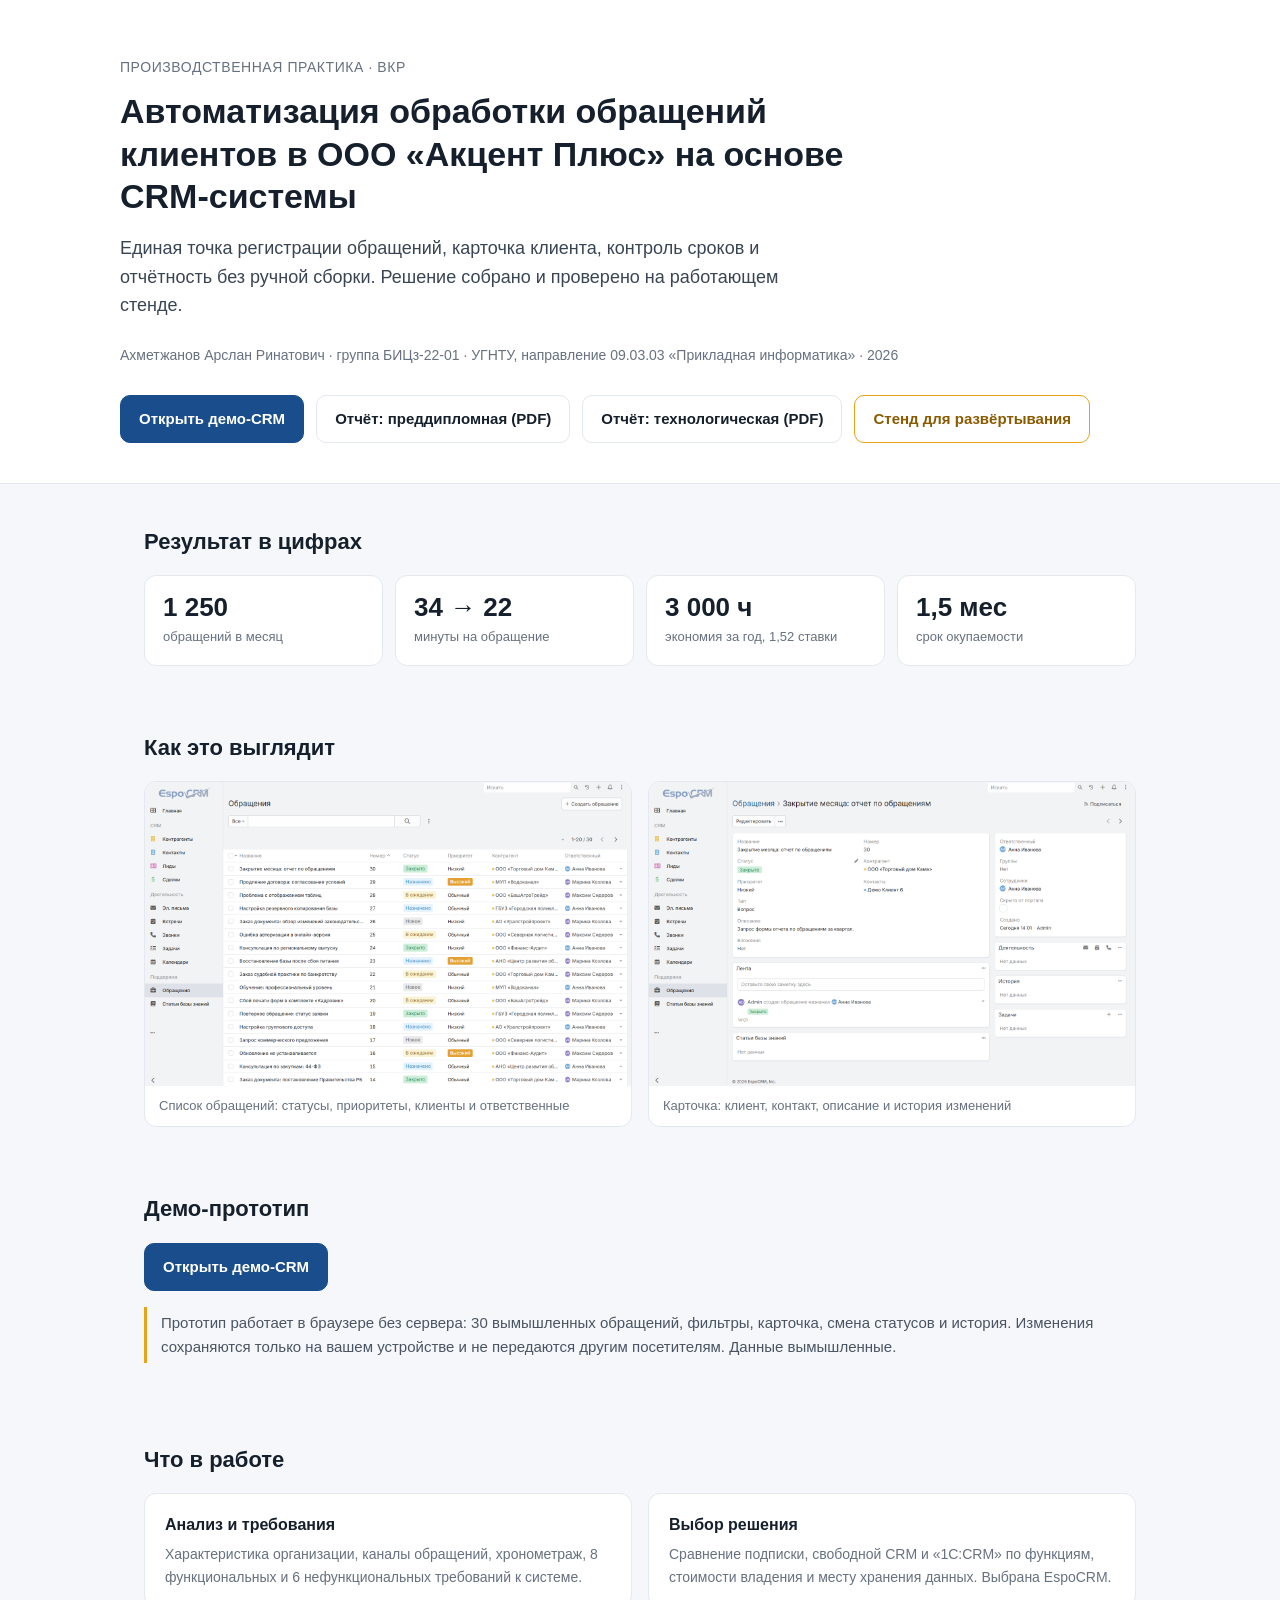
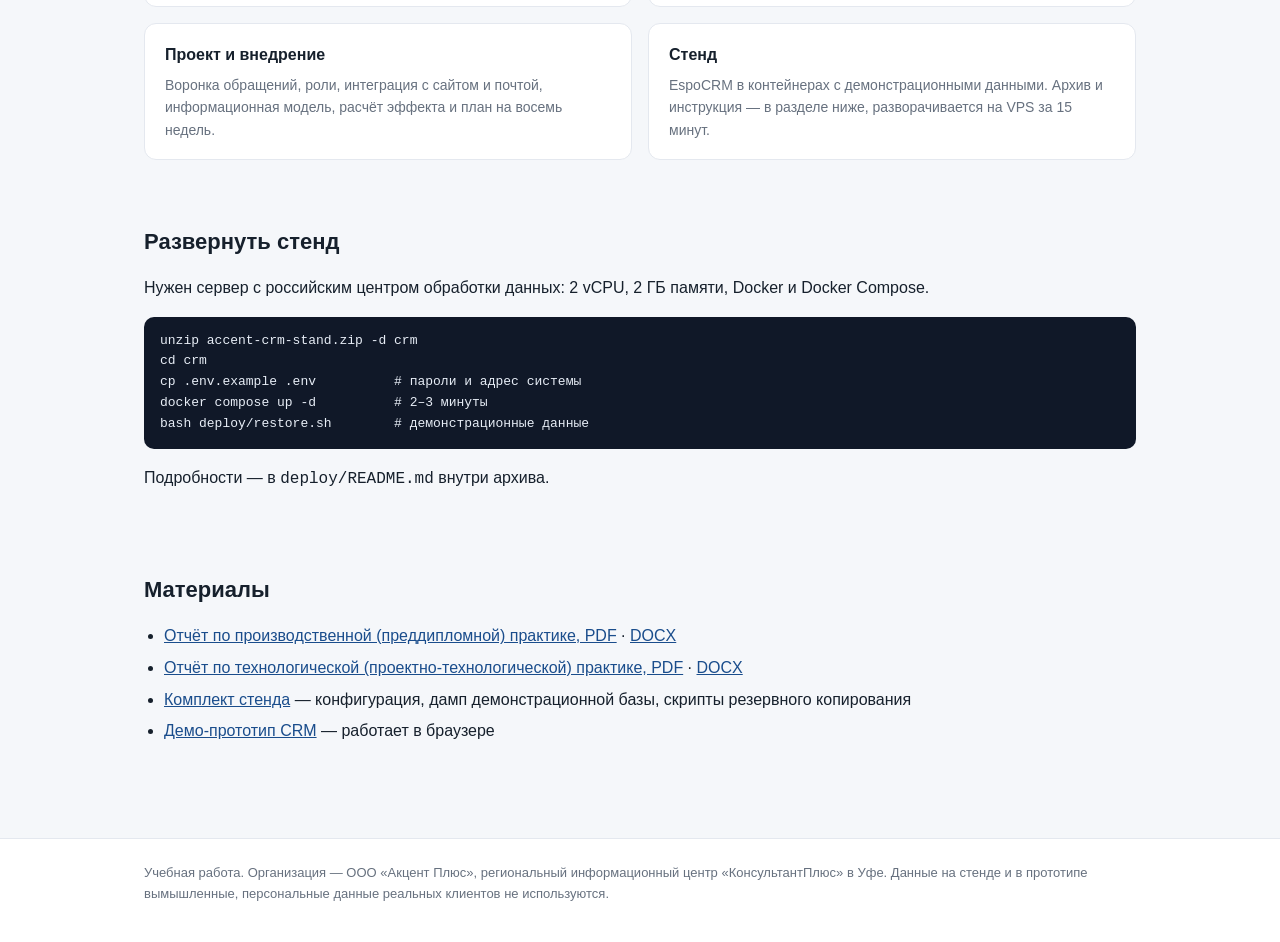
==== index.html @ 2ed68403 "feat: стенд CRM и отчёты по практике Лендинг, демо-прототип на JavaScript, PDF и DOCX отчётов, компл" ====
<!DOCTYPE html>
<html lang="ru">
<head>
<meta charset="utf-8">
<meta name="viewport" content="width=device-width, initial-scale=1">
<title>Автоматизация обработки обращений — ООО «Акцент Плюс»</title>
<style>
  :root {
    --ink: #16202c; --muted: #67717f; --line: #e4e8ef; --bg: #f5f7fa;
    --card: #fff; --accent: #1a4d8c; --accent-2: #e8a317;
  }
  * { box-sizing: border-box; }
  body { margin: 0; font: 16px/1.6 -apple-system, "Segoe UI", Roboto, Arial, sans-serif;
    color: var(--ink); background: var(--bg); }
  a { color: var(--accent); }
  header { background: var(--card); border-bottom: 1px solid var(--line); }
  .wrap { max-width: 1040px; margin: 0 auto; padding: 0 24px; }
  .hero { padding: 56px 0 40px; }
  .eyebrow { color: var(--muted); font-size: 14px; letter-spacing: .04em;
    text-transform: uppercase; }
  h1 { font-size: 34px; line-height: 1.25; margin: 12px 0 16px; max-width: 780px; }
  .lead { font-size: 18px; color: #3a4553; max-width: 720px; margin: 0 0 24px; }
  .meta { color: var(--muted); font-size: 14px; }
  .cta { display: flex; flex-wrap: wrap; gap: 12px; margin: 28px 0 0; }
  .btn { display: inline-block; padding: 11px 18px; border-radius: 10px;
    text-decoration: none; font-weight: 600; font-size: 15px; border: 1px solid var(--line);
    background: #fff; color: var(--ink); }
  .btn.primary { background: var(--accent); border-color: var(--accent); color: #fff; }
  .btn.accent { background: #fff; border-color: var(--accent-2); color: #8a5a00; }
  main { padding: 8px 0 56px; }
  section { padding: 32px 0; }
  h2 { font-size: 22px; margin: 0 0 16px; }
  .stats { display: grid; grid-template-columns: repeat(4, 1fr); gap: 12px; }
  .stat { background: var(--card); border: 1px solid var(--line); border-radius: 12px;
    padding: 16px 18px; }
  .stat b { display: block; font-size: 26px; line-height: 1.2; }
  .stat span { color: var(--muted); font-size: 13px; }
  .shots { display: grid; grid-template-columns: repeat(2, 1fr); gap: 16px; }
  .shot { background: var(--card); border: 1px solid var(--line); border-radius: 12px;
    overflow: hidden; }
  .shot img { width: 100%; display: block; }
  .shot p { margin: 0; padding: 10px 14px; font-size: 13px; color: var(--muted); }
  .grid { display: grid; grid-template-columns: repeat(2, 1fr); gap: 16px; }
  .card { background: var(--card); border: 1px solid var(--line); border-radius: 12px;
    padding: 18px 20px; }
  .card h3 { margin: 0 0 6px; font-size: 16px; }
  .card p { margin: 0; color: var(--muted); font-size: 14px; }
  ul { margin: 0; padding-left: 20px; }
  li { margin-bottom: 6px; }
  pre { background: #101828; color: #e7edf6; padding: 14px 16px; border-radius: 10px;
    overflow-x: auto; font-size: 13px; }
  code { font-family: ui-monospace, Consolas, monospace; }
  .note { border-left: 3px solid var(--accent-2); padding: 4px 0 4px 14px;
    color: #4a5462; font-size: 15px; }
  footer { border-top: 1px solid var(--line); padding: 24px 0 40px; color: var(--muted);
    font-size: 13px; background: var(--card); }
  @media (max-width: 820px) {
    h1 { font-size: 26px; }
    .stats { grid-template-columns: repeat(2, 1fr); }
    .shots, .grid { grid-template-columns: 1fr; }
  }
</style>
</head>
<body>

<header>
  <div class="wrap hero">
    <div class="eyebrow">Производственная практика · ВКР</div>
    <h1>Автоматизация обработки обращений клиентов в ООО «Акцент Плюс» на основе CRM-системы</h1>
    <p class="lead">Единая точка регистрации обращений, карточка клиента, контроль сроков
      и отчётность без ручной сборки. Решение собрано и проверено на работающем стенде.</p>
    <p class="meta">Ахметжанов Арслан Ринатович · группа БИЦз-22-01 · УГНТУ,
      направление 09.03.03 «Прикладная информатика» · 2026</p>
    <div class="cta">
      <a class="btn primary" href="demo/">Открыть демо-CRM</a>
      <a class="btn" href="reports/Ахметжанов_БИЦз-22-01_Производственная_практика.pdf">
        Отчёт: преддипломная (PDF)</a>
      <a class="btn" href="reports/Ахметжанов_БИЦз-22-01_Технологическая_практика.pdf">
        Отчёт: технологическая (PDF)</a>
      <a class="btn accent" href="stand/accent-crm-stand.zip">Стенд для развёртывания</a>
    </div>
  </div>
</header>

<main>
  <div class="wrap">

    <section>
      <h2>Результат в цифрах</h2>
      <div class="stats">
        <div class="stat"><b>1 250</b><span>обращений в месяц</span></div>
        <div class="stat"><b>34 → 22</b><span>минуты на обращение</span></div>
        <div class="stat"><b>3 000 ч</b><span>экономия за год, 1,52 ставки</span></div>
        <div class="stat"><b>1,5 мес</b><span>срок окупаемости</span></div>
      </div>
    </section>

    <section>
      <h2>Как это выглядит</h2>
      <div class="shots">
        <div class="shot">
          <img src="assets/crm_cases.png" alt="Список обращений">
          <p>Список обращений: статусы, приоритеты, клиенты и ответственные</p>
        </div>
        <div class="shot">
          <img src="assets/crm_case_detail.png" alt="Карточка обращения">
          <p>Карточка: клиент, контакт, описание и история изменений</p>
        </div>
      </div>
    </section>

    <section>
      <h2>Демо-прототип</h2>
      <p><a class="btn primary" href="demo/">Открыть демо-CRM</a></p>
      <p class="note">Прототип работает в браузере без сервера: 30 вымышленных обращений,
        фильтры, карточка, смена статусов и история. Изменения сохраняются только
        на вашем устройстве и не передаются другим посетителям. Данные вымышленные.</p>
    </section>

    <section>
      <h2>Что в работе</h2>
      <div class="grid">
        <div class="card">
          <h3>Анализ и требования</h3>
          <p>Характеристика организации, каналы обращений, хронометраж, 8 функциональных
            и 6 нефункциональных требований к системе.</p>
        </div>
        <div class="card">
          <h3>Выбор решения</h3>
          <p>Сравнение подписки, свободной CRM и «1С:CRM» по функциям, стоимости владения
            и месту хранения данных. Выбрана EspoCRM.</p>
        </div>
        <div class="card">
          <h3>Проект и внедрение</h3>
          <p>Воронка обращений, роли, интеграция с сайтом и почтой, информационная модель,
            расчёт эффекта и план на восемь недель.</p>
        </div>
        <div class="card">
          <h3>Стенд</h3>
          <p>EspoCRM в контейнерах с демонстрационными данными. Архив и инструкция —
            в разделе ниже, разворачивается на VPS за 15 минут.</p>
        </div>
      </div>
    </section>

    <section>
      <h2>Развернуть стенд</h2>
      <p>Нужен сервер с российским центром обработки данных: 2 vCPU, 2 ГБ памяти,
        Docker и Docker Compose.</p>
      <pre><code>unzip accent-crm-stand.zip -d crm
cd crm
cp .env.example .env          # пароли и адрес системы
docker compose up -d          # 2–3 минуты
bash deploy/restore.sh        # демонстрационные данные</code></pre>
      <p>Подробности — в <code>deploy/README.md</code> внутри архива.</p>
    </section>

    <section>
      <h2>Материалы</h2>
      <ul>
        <li><a href="reports/Ахметжанов_БИЦз-22-01_Производственная_практика.pdf">
          Отчёт по производственной (преддипломной) практике, PDF</a> ·
          <a href="reports/Ахметжанов_БИЦз-22-01_Производственная_практика.docx">DOCX</a></li>
        <li><a href="reports/Ахметжанов_БИЦз-22-01_Технологическая_практика.pdf">
          Отчёт по технологической (проектно-технологической) практике, PDF</a> ·
          <a href="reports/Ахметжанов_БИЦз-22-01_Технологическая_практика.docx">DOCX</a></li>
        <li><a href="stand/accent-crm-stand.zip">Комплект стенда</a> — конфигурация,
          дамп демонстрационной базы, скрипты резервного копирования</li>
        <li><a href="demo/">Демо-прототип CRM</a> — работает в браузере</li>
      </ul>
    </section>

  </div>
</main>

<footer>
  <div class="wrap">
    Учебная работа. Организация — ООО «Акцент Плюс», региональный информационный центр
    «КонсультантПлюс» в Уфе. Данные на стенде и в прототипе вымышленные, персональные
    данные реальных клиентов не используются.
  </div>
</footer>

</body>
</html>
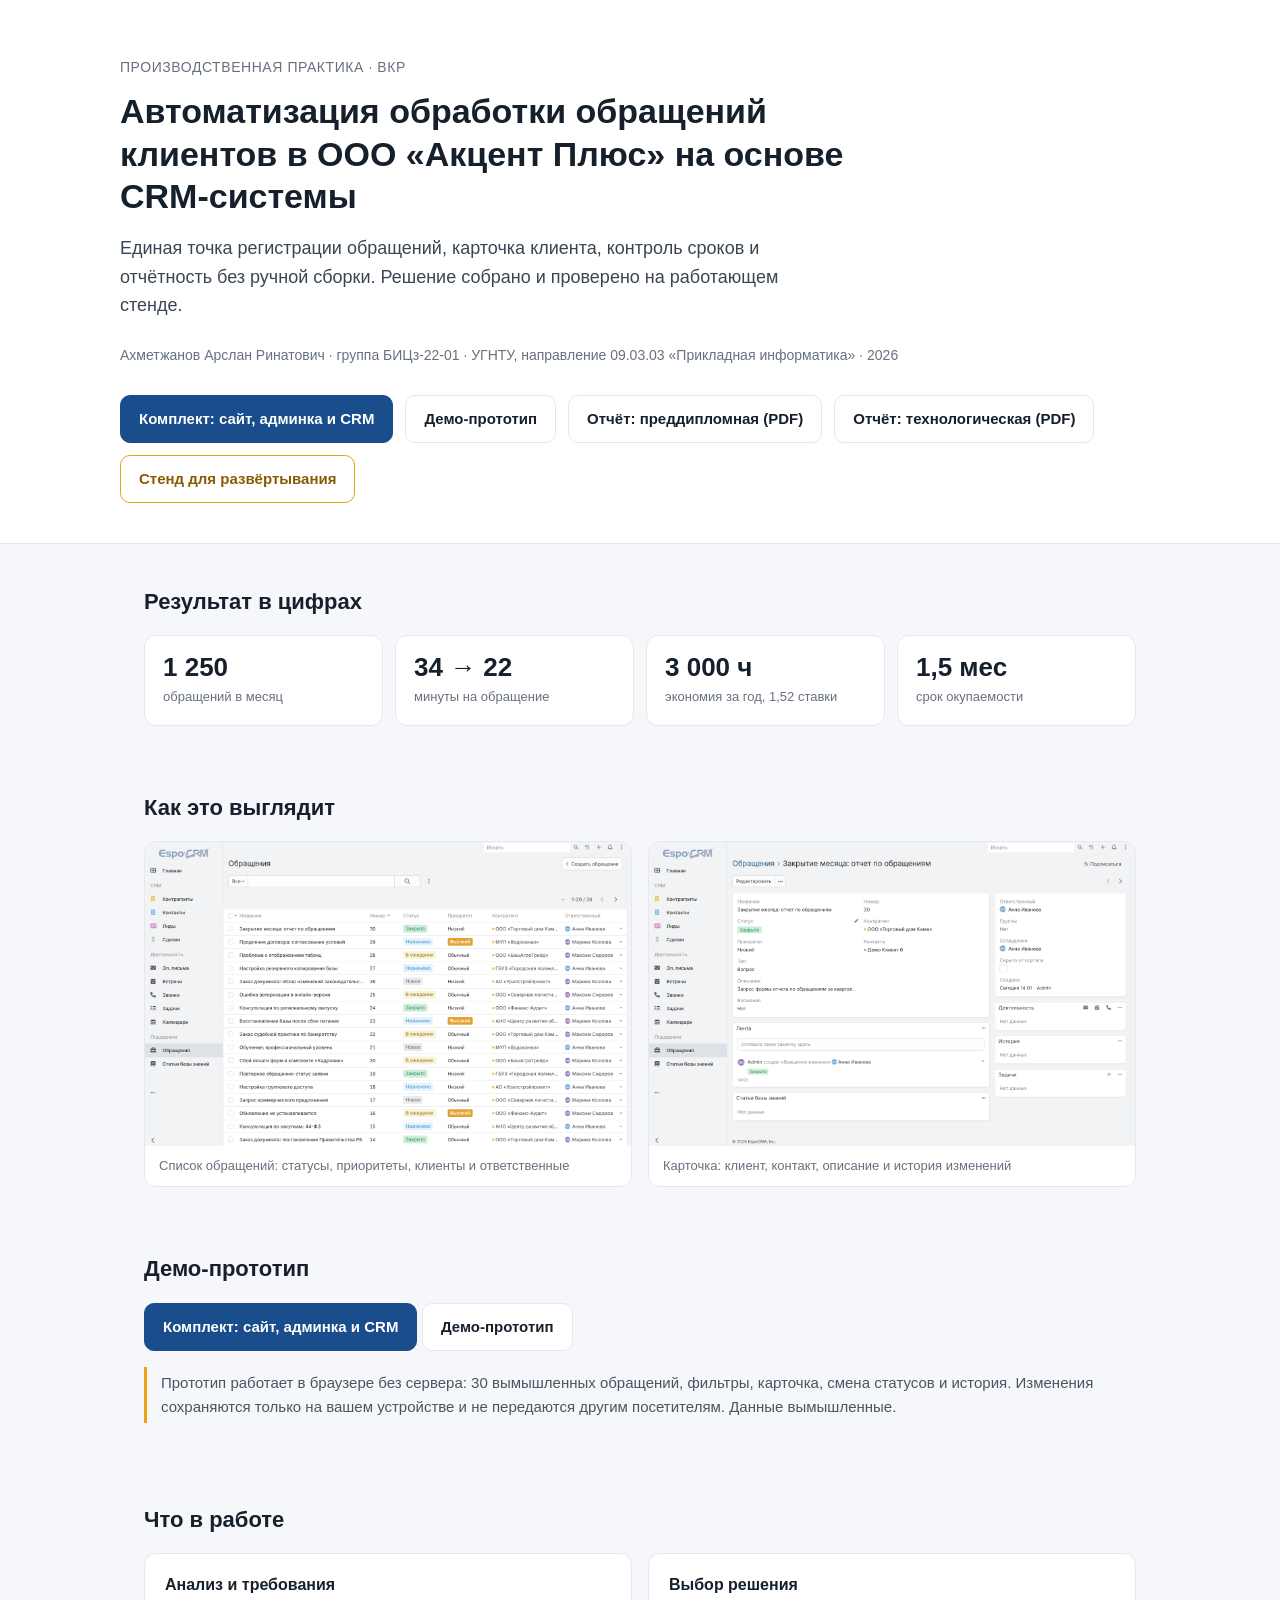
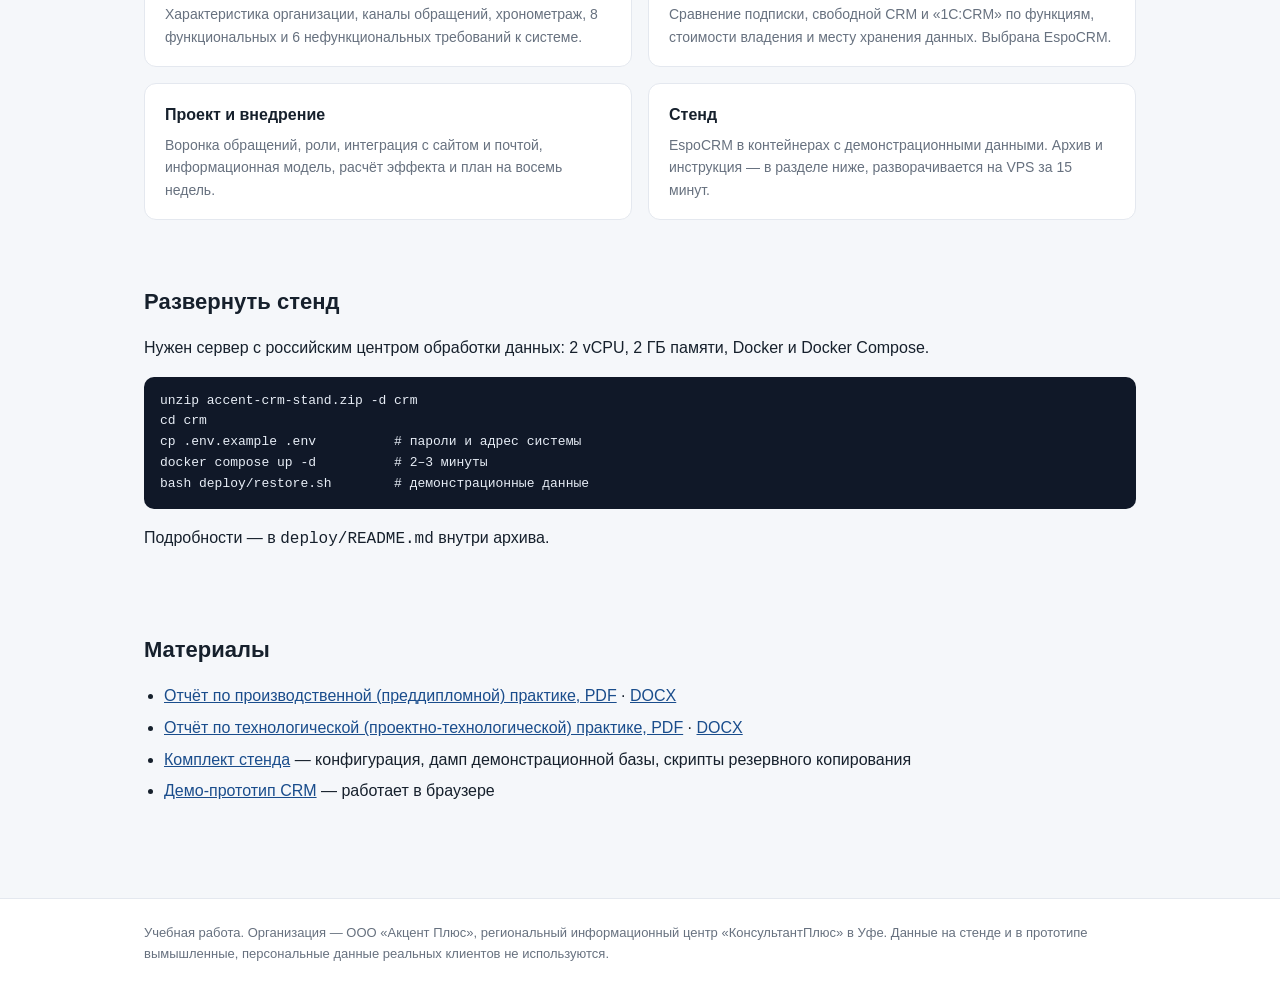
==== commit e13afa6a: "docs: ссылка на комплект сайт+админка+CRM" ====
--- a/index.html
+++ b/index.html
@@ -72,7 +72,8 @@
     <p class="meta">Ахметжанов Арслан Ринатович · группа БИЦз-22-01 · УГНТУ,
       направление 09.03.03 «Прикладная информатика» · 2026</p>
     <div class="cta">
-      <a class="btn primary" href="demo/">Открыть демо-CRM</a>
+      <a class="btn primary" href="https://arslan-ahmetjanov.github.io/akcent-crm/">Комплект: сайт, админка и CRM</a>
+      <a class="btn" href="demo/">Демо-прототип</a>
       <a class="btn" href="reports/Ахметжанов_БИЦз-22-01_Производственная_практика.pdf">
         Отчёт: преддипломная (PDF)</a>
       <a class="btn" href="reports/Ахметжанов_БИЦз-22-01_Технологическая_практика.pdf">
@@ -111,7 +112,8 @@
 
     <section>
       <h2>Демо-прототип</h2>
-      <p><a class="btn primary" href="demo/">Открыть демо-CRM</a></p>
+      <p><a class="btn primary" href="https://arslan-ahmetjanov.github.io/akcent-crm/">Комплект: сайт, админка и CRM</a>
+      <a class="btn" href="demo/">Демо-прототип</a></p>
       <p class="note">Прототип работает в браузере без сервера: 30 вымышленных обращений,
         фильтры, карточка, смена статусов и история. Изменения сохраняются только
         на вашем устройстве и не передаются другим посетителям. Данные вымышленные.</p>
